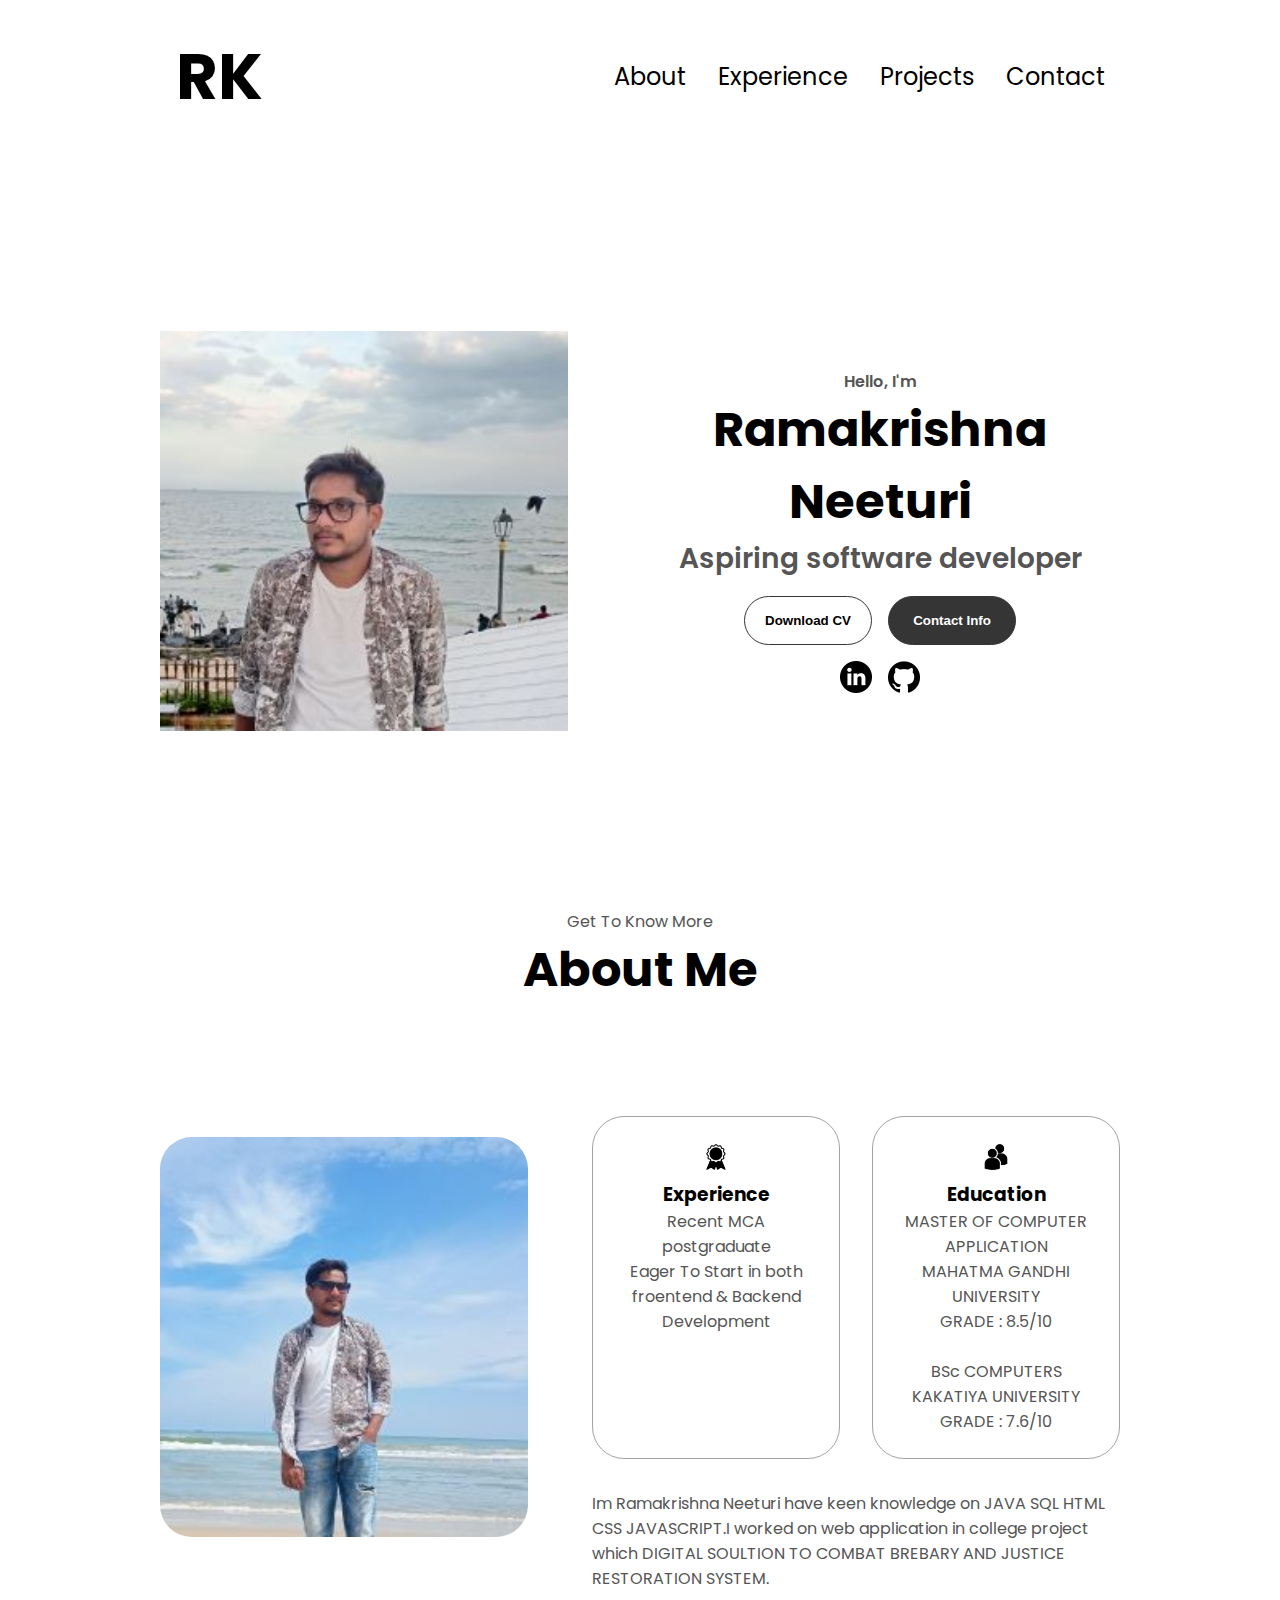
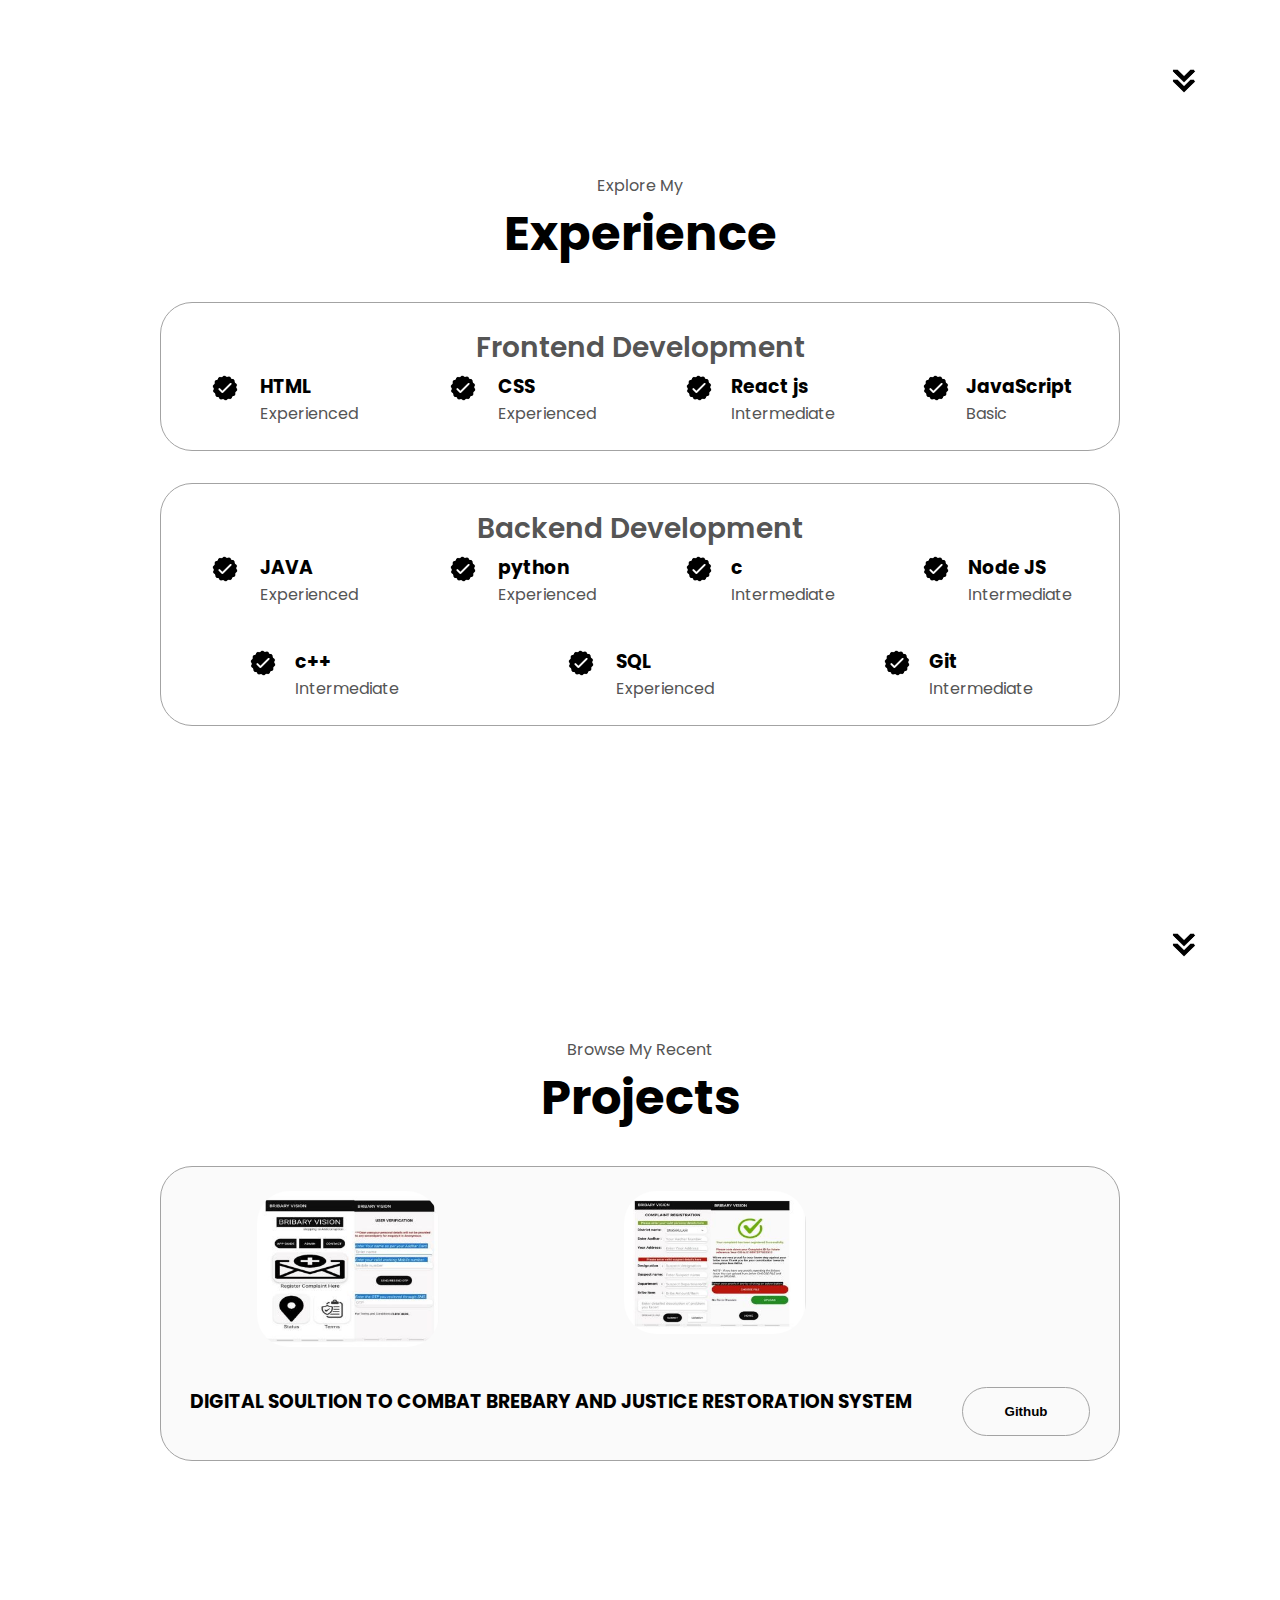
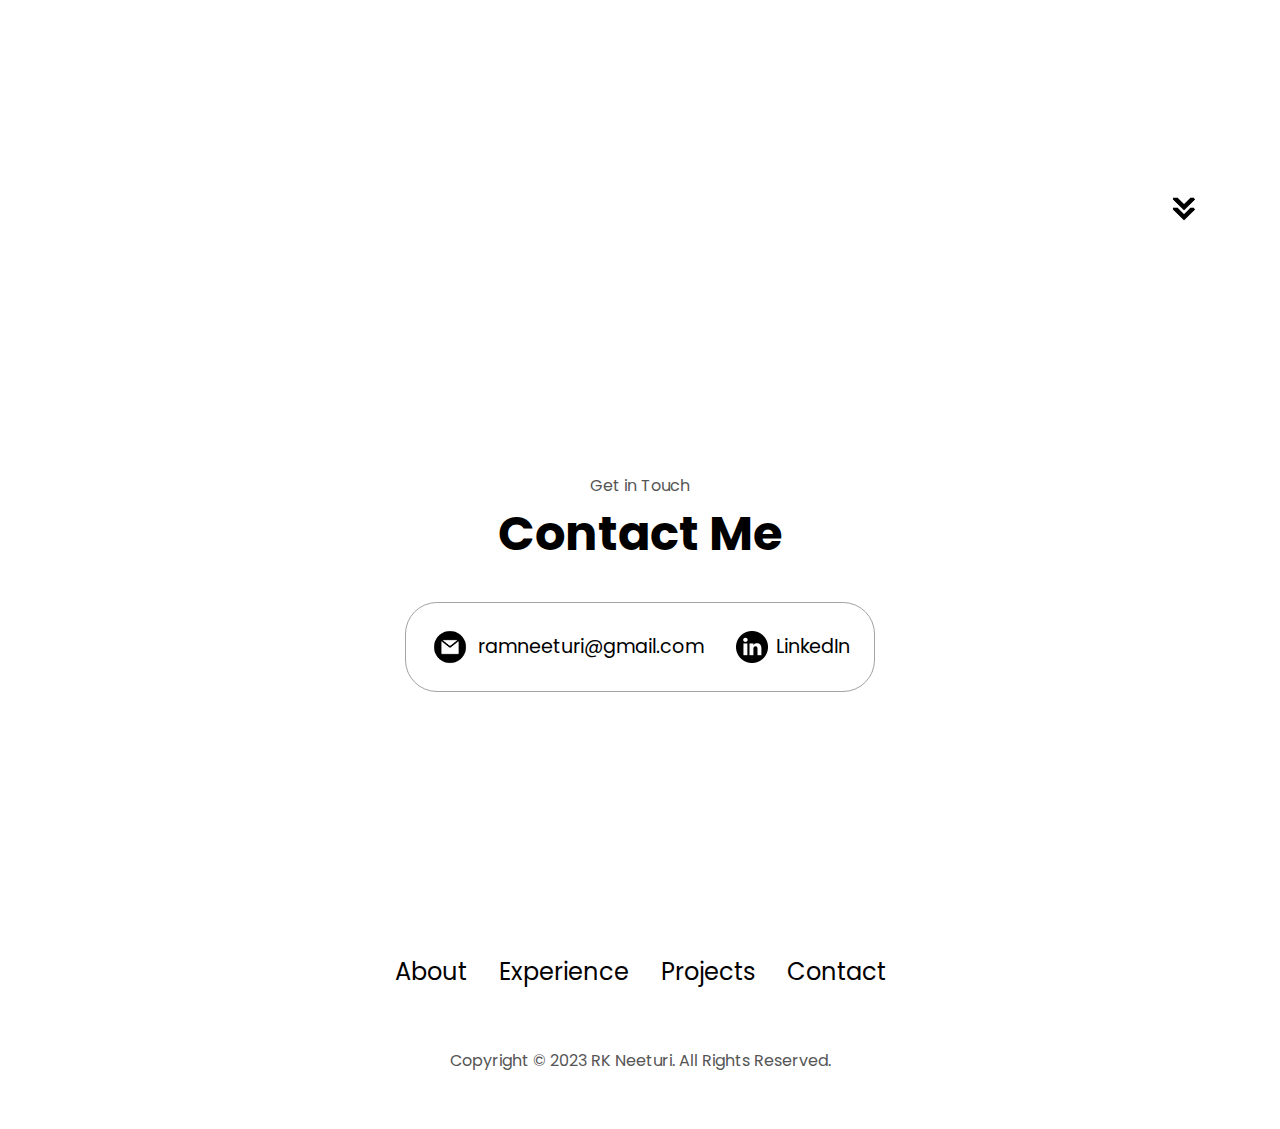
==== index.html @ 266d13c5 "first commit" ====
<!DOCTYPE html>
<html lang="en">
  <head>
    <meta charset="UTF-8" />
    <meta http-equiv="X-UA-Compatible" content="IE=edge" />
    <meta name="viewport" content="width=device-width, initial-scale=1.0" />
    <title>My Portfolio</title>
    <link rel="stylesheet" href="style.css" />
    <link rel="stylesheet" href="mediaqueries.css" />
  </head>
  <body>
    <nav id="desktop-nav">
      <div class="logo"><h1>RK</h1></div>
      <div>
        <ul class="nav-links">
          <li><a href="#about">About</a></li>
          <li><a href="#experience">Experience</a></li>
          <li><a href="#projects">Projects</a></li>
          <li><a href="#contact">Contact</a></li>
        </ul>
      </div>
    </nav>
    <nav id="hamburger-nav">
      <div class="logo">RK</div>
      <div class="hamburger-menu">
        <div class="hamburger-icon" onclick="toggleMenu()">
          <span></span>
          <span></span>
          <span></span>
        </div>
        <div class="menu-links">
          <li><a href="#about" onclick="toggleMenu()">About</a></li>
          <li><a href="#experience" onclick="toggleMenu()">Experience</a></li>
          <li><a href="#projects" onclick="toggleMenu()">Projects</a></li>
          <li><a href="#contact" onclick="toggleMenu()">Contact</a></li>
        </div>
      </div>
    </nav>
    <section id="profile">
      <div class="section__pic-container">
        <img src="./photo1.jpg" alt="rk profile picture" />
      </div>
      <div class="section__text">
        <p class="section__text__p1">Hello, I'm</p>
        <h1 class="title">Ramakrishna Neeturi</h1>
        <p class="section__text__p2">Aspiring software developer</p>
        <div class="btn-container">
          <button
            class="btn btn-color-2"
            <img src="./rk resume (1).pdf" alt="resume"/>
            <a href="./rk resume (1).pdf">Download CV</a>
        
      </button>
          <button class="btn btn-color-1" onclick="location.href='./#contact'">
            Contact Info
          </button>
        </div>
        <div id="socials-container">
          <img
            src="./portfolie rk/linkedin.png"
            alt="My LinkedIn profile"
            class="icon"
            onclick="location.href='https://linkedin.com/in/ramakrishnaneeturi'"
          />
          <img
            src="./portfolie rk/github.png"
            alt="My Github profile"
            class="icon"
            onclick="location.href='https://github.com/RamakrishnaNeeturi'"
          />
        </div>
      </div>
    </section>
    <section id="about">
      <p class="section__text__p1">Get To Know More</p>
      <h1 class="title">About Me</h1>
      <div class="section-container">
        <div class="section__pic-container">
          <img
            src="./portfolie rk/58f25730-a3a2-4dd6-bfe1-7177067013f3.jpg"
            alt="Profile picture"
            class="about-pic"
          />
        </div>
        <div class="about-details-container">
          <div class="about-containers">
            <div class="details-container">
              <img
                src="./portfolie rk/experience.png"
                alt="Experience icon"
                class="icon"
              />
              <h3>Experience</h3>
              <p>Recent MCA postgraduate<br />Eager To Start in both froentend & Backend Development</p>
            </div>
            <div class="details-container">
              <img
                src="./portfolie rk/education.png"
                alt="Education icon"
                class="icon"
              />
              <h3>Education</h3>
              <p>MASTER OF COMPUTER APPLICATION <br>MAHATMA GANDHI UNIVERSITY <BR>GRADE : 8.5/10</BR><br />BSc COMPUTERS <BR>KAKATIYA UNIVERSITY <br>GRADE : 7.6/10</BR></p>
            </div>
          </div>
          <div class="text-container">
            <p>
              Im Ramakrishna Neeturi have keen knowledge on JAVA SQL HTML CSS JAVASCRIPT.I worked on web application in college project which DIGITAL SOULTION TO COMBAT BREBARY AND JUSTICE RESTORATION SYSTEM.
             
            </p>
          </div>
        </div>
      </div>
      <img
        src="./portfolie rk/arrow.png"
        alt="Arrow icon"
        class="icon arrow"
        onclick="location.href='./#experience'"
      />
    </section>
    <section id="experience">
      <p class="section__text__p1">Explore My</p>
      <h1 class="title">Experience</h1>
      <div class="experience-details-container">
        <div class="about-containers">
          <div class="details-container">
            <h2 class="experience-sub-title">Frontend Development</h2>
            <div class="article-container">
              <article>
                <img
                  src="./portfolie rk/checkmark.png"
                  alt="Experience icon"
                  class="icon"
                />
                <div>
                  <h3>HTML</h3>
                  <p>Experienced</p>
                </div>
              </article>
              <article>
                <img
                  src="./portfolie rk/checkmark.png"
                  alt="Experience icon"
                  class="icon"
                />
                <div>
                  <h3>CSS</h3>
                  <p>Experienced</p>
                </div>
              </article>
              <article>
                <img
                  src="./portfolie rk/checkmark.png"
                  alt="Experience icon"
                  class="icon"
                />
                <div>
                  <h3>React js</h3>
                  <p>Intermediate</p>
                </div>
              </article>
              <article>
                <img
                  src="./portfolie rk/checkmark.png"
                  alt="Experience icon"
                  class="icon"
                />
                <div>
                  <h3>JavaScript</h3>
                  <p>Basic</p>
                </div>
              </article>
            </div>
              </article>
            </div>
          </div>
          <div class="details-container">
            <h2 class="experience-sub-title">Backend Development</h2>
            <div class="article-container">
              <article>
                <img
                  src="./portfolie rk/checkmark.png"
                  alt="Experience icon"
                  class="icon"
                />
                <div>
                  <h3>JAVA</h3>
                  <p>Experienced</p>
                </div>
              </article>
              <article>
                <img
                  src="./portfolie rk/checkmark.png"
                  alt="Experience icon"
                  class="icon"
                />
                <div>
                  <h3>python</h3>
                  <p>Experienced</p>
                </div>
              </article>
              <article>
                <img
                  src="./portfolie rk/checkmark.png"
                  alt="Experience icon"
                  class="icon"
                />
                <div>
                  <h3>c</h3>
                  <p>Intermediate</p>
                </div>
              </article>

              <article>
                <img
                  src="./portfolie rk/checkmark.png"
                  alt="Experience icon"
                  class="icon"
                />
                <div>
                  <h3>Node JS</h3>
                  <p>Intermediate</p>
                </div>
              </article>
              <article>
                <img
                  src="./portfolie rk/checkmark.png"
                  alt="Experience icon"
                  class="icon"
                />
                <div>
                  <h3>c++</h3>
                  <p>Intermediate</p>
                </div>
              </article>
              <article>
                <img
                  src="./portfolie rk/checkmark.png"
                  alt="Experience icon"
                  class="icon" />
                  <div>
                    <h3>SQL</h3>
                    <p>Experienced</p>
                  </div>
                </article>
                
              <article>
                <img
                  src="./portfolie rk/checkmark.png"
                  alt="Experience icon"
                  class="icon"
                />
                <div>
                  <h3>Git</h3>
                  <p>Intermediate</p>
                </div>
              </article>
            </div>
          </div>
        </div>
      </div>
      <img
        src="./portfolie rk/arrow.png"
        alt="Arrow icon"
        class="icon arrow"
        onclick="location.href='./#projects'"
      />
    </section>
    <section id="projects">
      <p class="section__text__p1">Browse My Recent</p>
      <h1 class="title">Projects</h1>
      <div class="experience-details-container">
        <div class="about-containers">
          <div class="details-container color-container">
            <div class="article-container">
                <img
                src="./Project.jpg"
                alt="Project 1"
                class="project-img" >

                <img
                src="./project1.jpg"
                alt="Project 1"
                class="project-img" >

            <h2 class="experience-sub-title project-title"> <br><h3>     DIGITAL SOULTION TO COMBAT BREBARY AND JUSTICE RESTORATION SYSTEM</h3></h2>
            <div class="btn-container">
              <button
                class="btn btn-color-2 project-btn"
                onclick="location.href='https://github.com/RamakrishnaNeeturi'"
              >
                Github
              </button>
            </div>

      <img
        src="./portfolie rk/arrow.png"
        alt="Arrow icon"
        class="icon arrow"
        onclick="location.href='./#contact'"
      />
    </section>
    <section id="contact">
      <p class="section__text__p1">Get in Touch</p>
      <h1 class="title">Contact Me</h1>
      <div class="contact-info-upper-container">
        <div class="contact-info-container">
          <img
            src="./portfolie rk/email.png"
            alt="Email icon"
            class="icon contact-icon email-icon"
          />
          <p><a href="mailto:ramneeturi@gmail.com">ramneeturi@gmail.com</a></p>
        </div>
        <div class="contact-info-container">
          <img
            src="./portfolie rk/linkedin.png"
            alt="LinkedIn icon"
            class="icon contact-icon"
          />
          <p><a href="https://www.linkedin.com/in/ramakrishnaneeturi">LinkedIn</a></p>
        </div> 
        

        
      </div>
    </section>
    <footer>
      <nav>
        <div class="nav-links-container">
          <ul class="nav-links">
            <li><a href="#about">About</a></li>
            <li><a href="#experience">Experience</a></li>
            <li><a href="#projects">Projects</a></li>
            <li><a href="#contact">Contact</a></li>
          </ul>
        </div>
      </nav>
      <p>Copyright &#169; 2023 RK Neeturi. All Rights Reserved.</p>
    </footer>
    <script src="script.js"></script>
  </body>
</html>
---- style.css ----
/* GENERAL */

@import url("https://fonts.googleapis.com/css2?family=Poppins:wght@300;400;500;600&display=swap");

* {
  margin: 0;
  padding: 0;
}

body {
  font-family: "Poppins", sans-serif;
}

html {
  scroll-behavior: smooth;
}

p {
  color: rgb(85, 85, 85);
}

/* TRANSITION */

a,
.btn {
  transition: all 300ms ease;
}

/* DESKTOP NAV */

nav,
.nav-links {
  display: flex;
}

nav {
  justify-content: space-around;
  align-items: center;
  height: 17vh;
}

.nav-links {
  gap: 2rem;
  list-style: none;
  font-size: 1.5rem;
}

a {
  color: black;
  text-decoration: none;
  text-decoration-color: white;
}

a:hover {
  color: grey;
  text-decoration: underline;
  text-underline-offset: 1rem;
  text-decoration-color: rgb(181, 181, 181);
}

.logo {
  font-size: 2rem;
}

.logo:hover {
  cursor: default;
}

/* HAMBURGER MENU */

#hamburger-nav {
  display: none;
}

.hamburger-menu {
  position: relative;
  display: inline-block;
}

.hamburger-icon {
  display: flex;
  flex-direction: column;
  justify-content: space-between;
  height: 24px;
  width: 30px;
  cursor: pointer;
}

.hamburger-icon span {
  width: 100%;
  height: 2px;
  background-color: black;
  transition: all 0.3 ease-in-out;
}

.menu-links {
  position: absolute;
  top: 100%;
  right: 0;
  background-color: white;
  width: fit-content;
  max-height: 0;
  overflow: hidden;
  transition: all 0.3 ease-in-out;
}

.menu-links a {
  display: block;
  padding: 10px;
  text-align: center;
  font-size: 1.5rem;
  color: black;
  text-decoration: none;
  transition: all 0.3 ease-in-out;
}

.menu-links li {
  list-style: none;
}

.menu-links.open {
  max-height: 300px;
}

.hamburger-icon.open span:first-child {
  transform: rotate(45deg) translate(10px, 5px);
}

.hamburger-icon.open span:nth-child(2) {
  opacity: 0;
}

.hamburger-icon.open span:last-child {
  transform: rotate(-45deg) translate(10px, -5px);
}

.hamburger-icon span:first-child {
  transform: none;
}

.hamburger-icon span:first-child {
  opacity: 1;
}

.hamburger-icon span:first-child {
  transform: none;
}

/* SECTIONS */

section {
  padding-top: 4vh;
  height: 96vh;
  margin: 0 10rem;
  box-sizing: border-box;
  min-height: fit-content;
}

.section-container {
  display: flex;
}

/* PROFILE SECTION */

#profile {
  display: flex;
  justify-content: center;
  gap: 5rem;
  height: 80vh;
}

.section__pic-container {
  display: flex;
  height: 400px;
  width: 400px;
  margin: auto 0;
}

.section__text {
  align-self: center;
  text-align: center;
}

.section__text p {
  font-weight: 600;
}

.section__text__p1 {
  text-align: center;
}

.section__text__p2 {
  font-size: 1.75rem;
  margin-bottom: 1rem;
}

.title {
  font-size: 3rem;
  text-align: center;
}

#socials-container {
  display: flex;
  justify-content: center;
  margin-top: 1rem;
  gap: 1rem;
}

/* ICONS */

.icon {
  cursor: pointer;
  height: 2rem;
}

/* BUTTONS */

.btn-container {
  display: flex;
  justify-content: center;
  gap: 1rem;
}

.btn {
  font-weight: 600;
  transition: all 300ms ease;
  padding: 1rem;
  width: 8rem;
  border-radius: 2rem;
}

.btn-color-1,
.btn-color-2 {
  border: rgb(53, 53, 53) 0.1rem solid;
}

.btn-color-1:hover,
.btn-color-2:hover {
  cursor: pointer;
}

.btn-color-1,
.btn-color-2:hover {
  background: rgb(53, 53, 53);
  color: white;
}

.btn-color-1:hover {
  background: rgb(0, 0, 0);
}

.btn-color-2 {
  background: none;
}

.btn-color-2:hover {
  border: rgb(255, 255, 255) 0.1rem solid;
}

.btn-container {
  gap: 1rem;
}

/* ABOUT SECTION */

#about {
  position: relative;
}

.about-containers {
  gap: 2rem;
  margin-bottom: 2rem;
  margin-top: 2rem;
}

.about-details-container {
  justify-content: center;
  flex-direction: column;
}

.about-containers,
.about-details-container {
  display: flex;
}

.about-pic {
  border-radius: 2rem;
}

.arrow {
  position: absolute;
  right: -5rem;
  bottom: 2.5rem;
}

.details-container {
  padding: 1.5rem;
  flex: 1;
  background: white;
  border-radius: 2rem;
  border: rgb(53, 53, 53) 0.1rem solid;
  border-color: rgb(163, 163, 163);
  text-align: center;
}

.section-container {
  gap: 4rem;
  height: 80%;
}

.section__pic-container {
  height: 400px;
  width: 400px;
  margin: auto 0;
}

/* EXPERIENCE SECTION */

#experience {
  position: relative;
}

.experience-sub-title {
  color: rgb(85, 85, 85);
  font-weight: 600;
  font-size: 1.75rem;
  margin-bottom: 0.2rem;
}

.experience-details-container {
  display: flex;
  justify-content: center;
  flex-direction: column;
}

.article-container {
  display: flex;
  text-align: initial;
  flex-wrap: wrap;
  flex-direction: row;
  gap: 2.5rem;
  justify-content: space-around;
}

article {
  display: flex;
  width: 10rem;
  justify-content: space-around;
  gap: 0.5rem;
}

article .icon {
  cursor: default;
}

/* PROJECTS SECTION */

#projects {
  position: relative;
}

.color-container {
  border-color: rgb(163, 163, 163);
  background: rgb(250, 250, 250);
}

.project-img {
  border-radius: 2rem;
  width: 20%;
  height: 20%;
}

.project-title {
  margin: 1rem;
  color: black;
}

.project-btn {
  color: black;
  border-color: rgb(163, 163, 163);
}

/* CONTACT */

#contact {
  display: flex;
  justify-content: center;
  flex-direction: column;
  height: 70vh;
}

.contact-info-upper-container {
  display: flex;
  justify-content: center;
  border-radius: 2rem;
  border: rgb(53, 53, 53) 0.1rem solid;
  border-color: rgb(163, 163, 163);
  background: (250, 250, 250);
  margin: 2rem auto;
  padding: 0.5rem;
}

.contact-info-container {
  display: flex;
  align-items: center;
  justify-content: center;
  gap: 0.5rem;
  margin: 1rem;
}

.contact-info-container p {
  font-size: larger;
}

.contact-icon {
  cursor: default;
}

.email-icon {
  height: 2.5rem;
}

/* FOOTER SECTION */

footer {
  height: 26vh;
  margin: 0 1rem;
}

footer p {
  text-align: center;
}
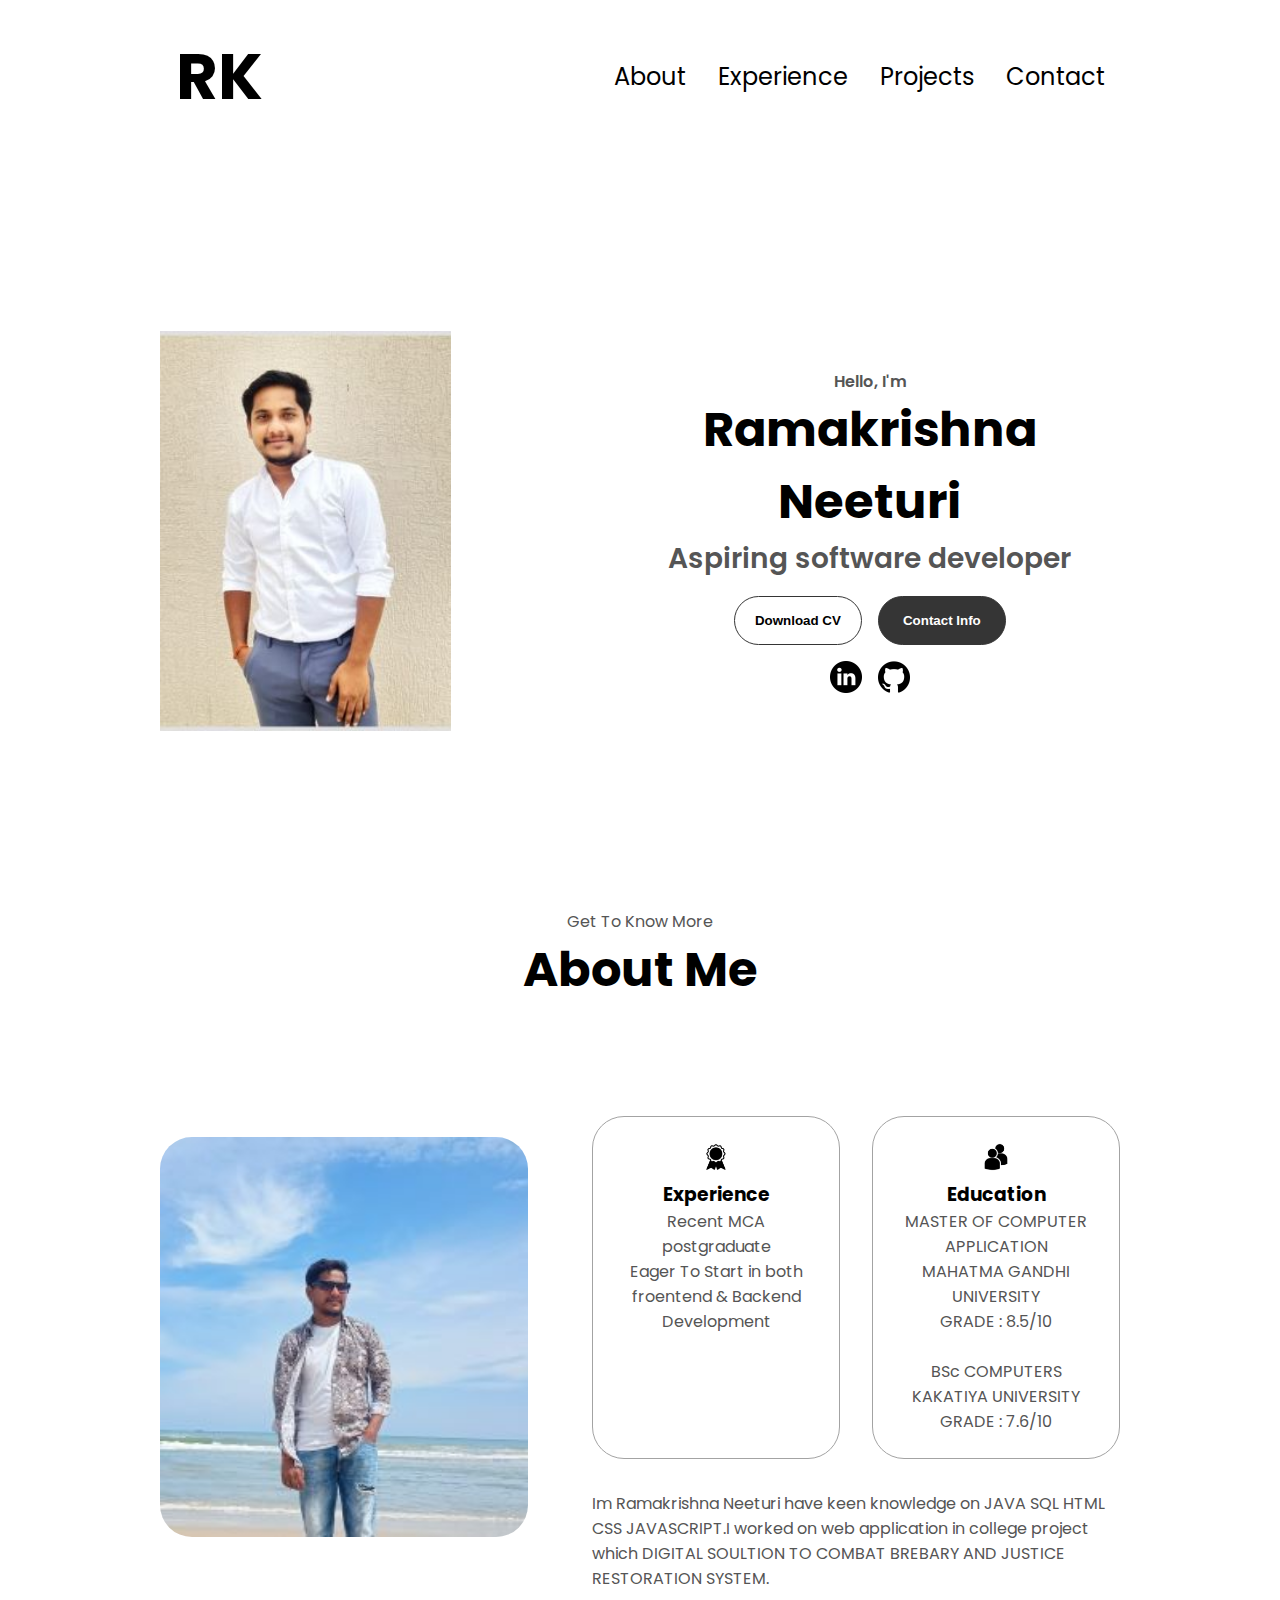
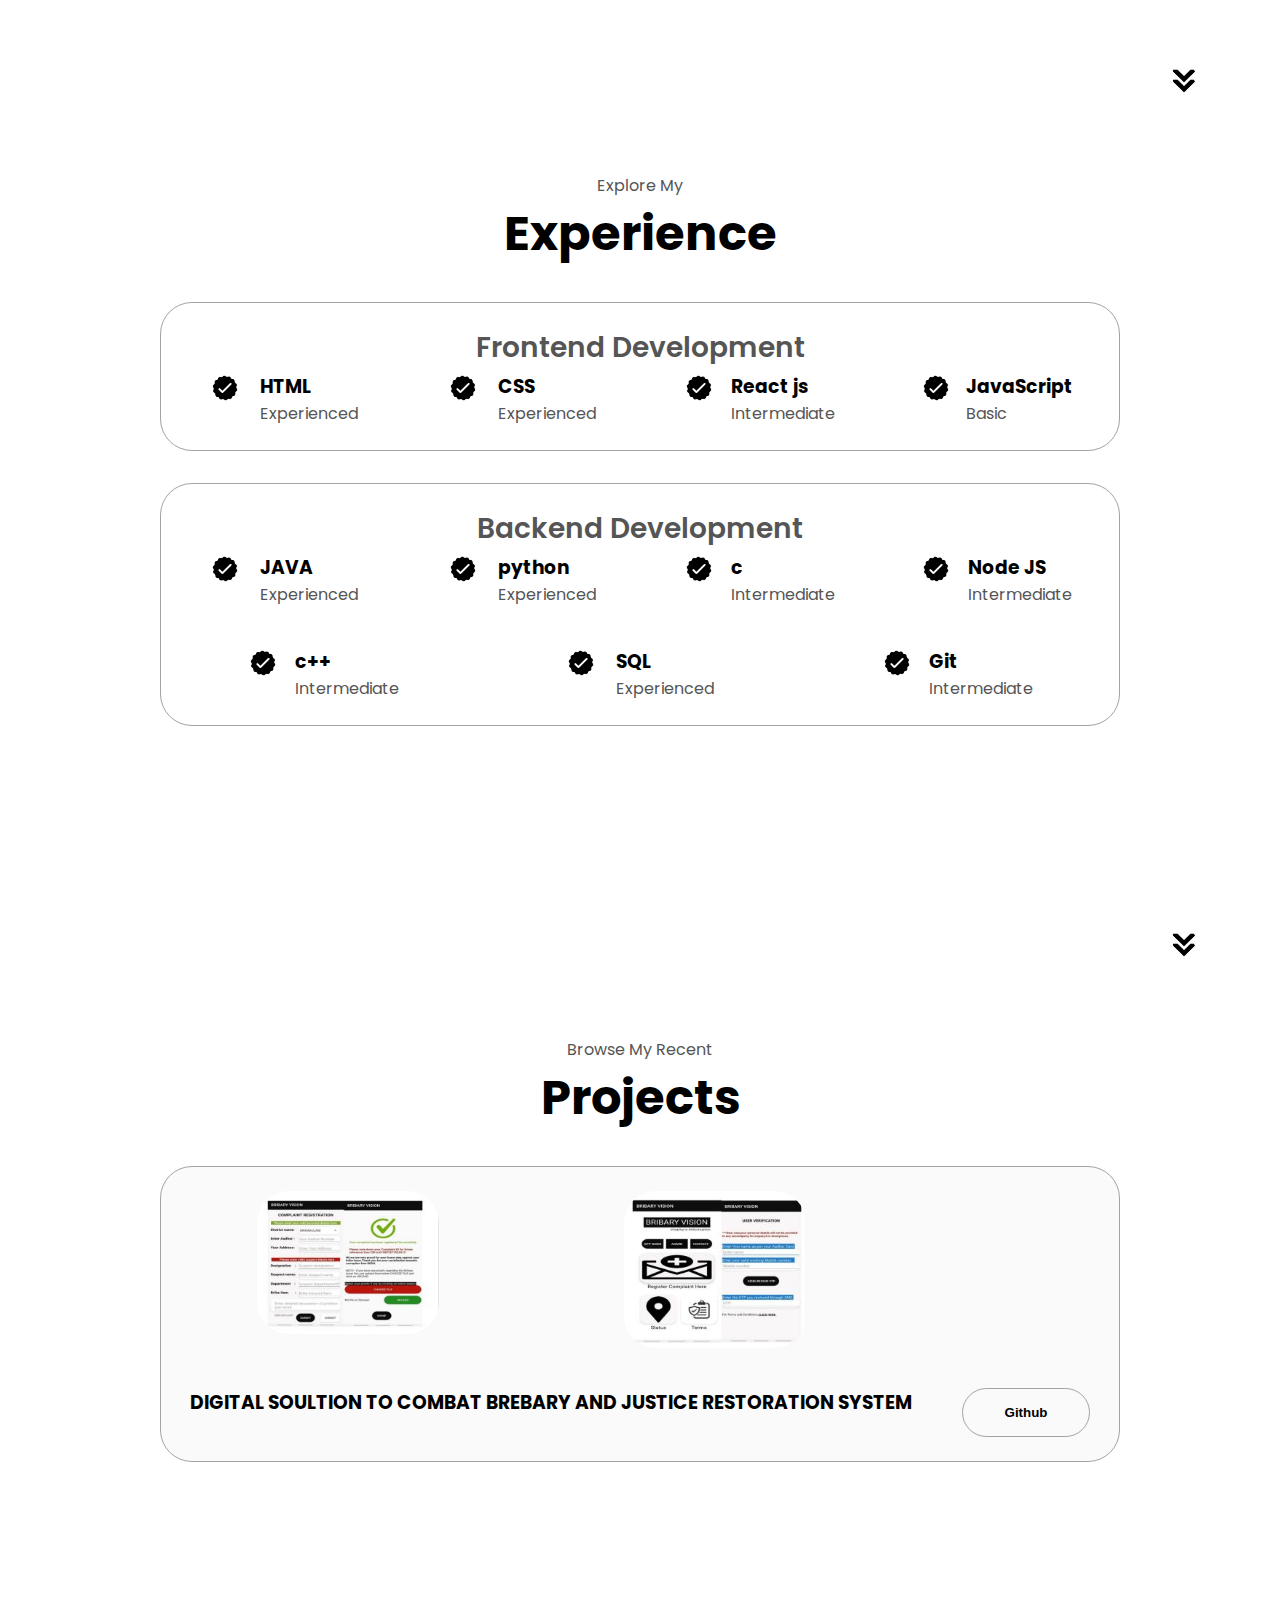
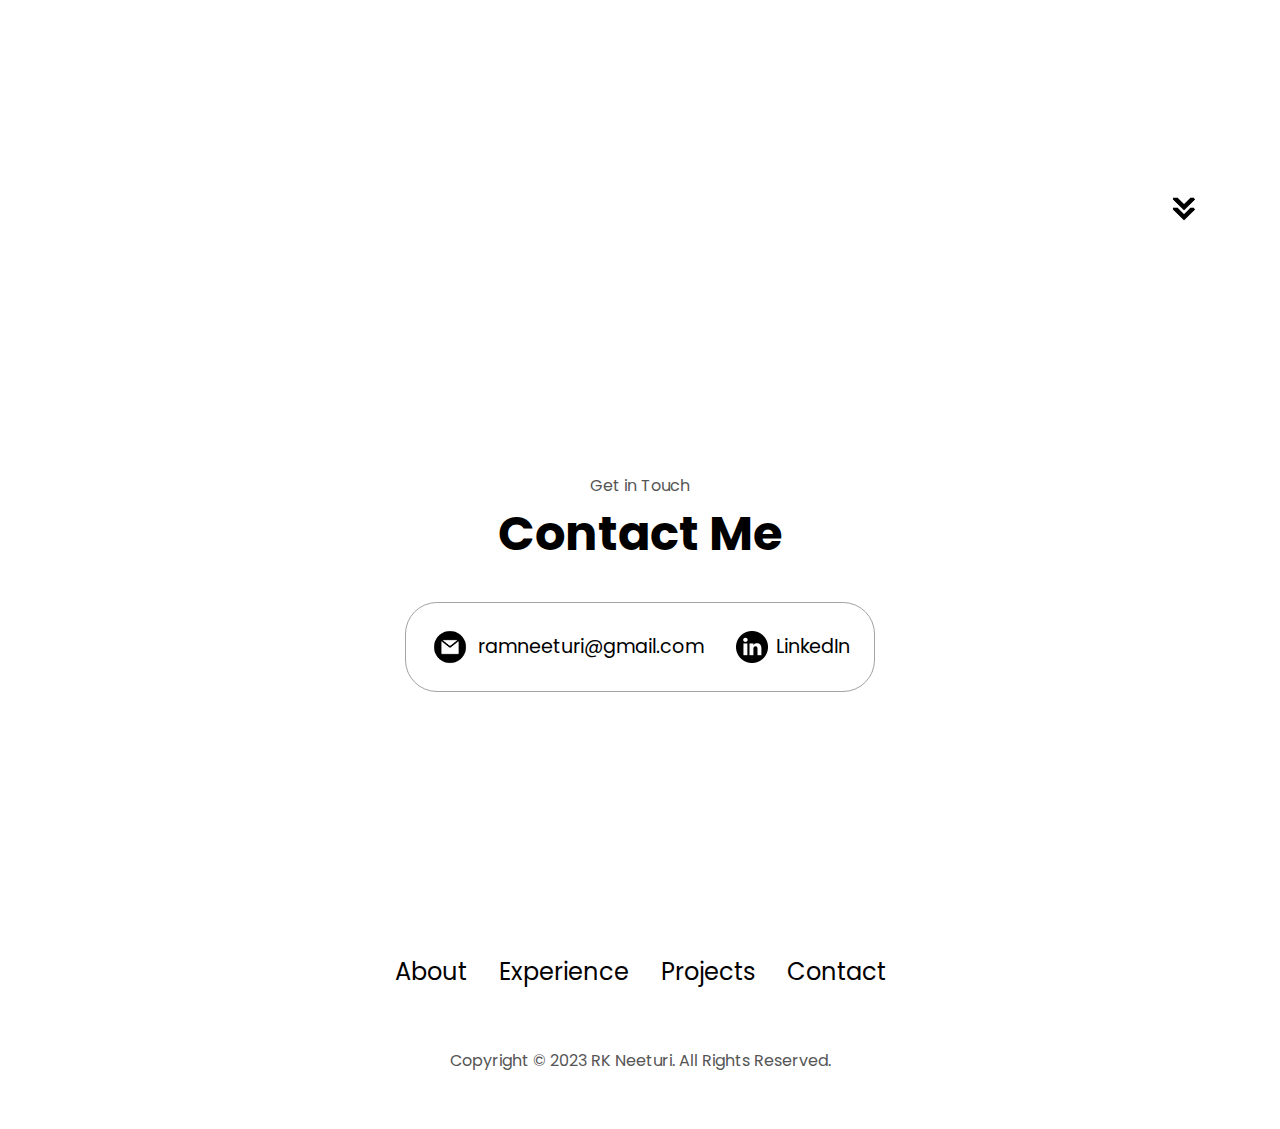
==== commit 559d77bb: "reconstruction" ====
--- a/index.html
+++ b/index.html
@@ -38,7 +38,7 @@
     </nav>
     <section id="profile">
       <div class="section__pic-container">
-        <img src="./photo1.jpg" alt="rk profile picture" />
+        <img src="./portfolie rk/photo.jpg" alt="rk profile picture" />
       </div>
       <div class="section__text">
         <p class="section__text__p1">Hello, I'm</p>
@@ -47,8 +47,8 @@
         <div class="btn-container">
           <button
             class="btn btn-color-2"
-            <img src="./rk resume (1).pdf" alt="resume"/>
-            <a href="./rk resume (1).pdf">Download CV</a>
+            <img src="./RK Resume.pdf" alt="resume"/>
+            <a href="RK Resume.pdf">Download CV</a>
         
       </button>
           <button class="btn btn-color-1" onclick="location.href='./#contact'">
@@ -274,7 +274,7 @@
           <div class="details-container color-container">
             <div class="article-container">
                 <img
-                src="./Project.jpg"
+                src="./project.jpg"
                 alt="Project 1"
                 class="project-img" >
 
